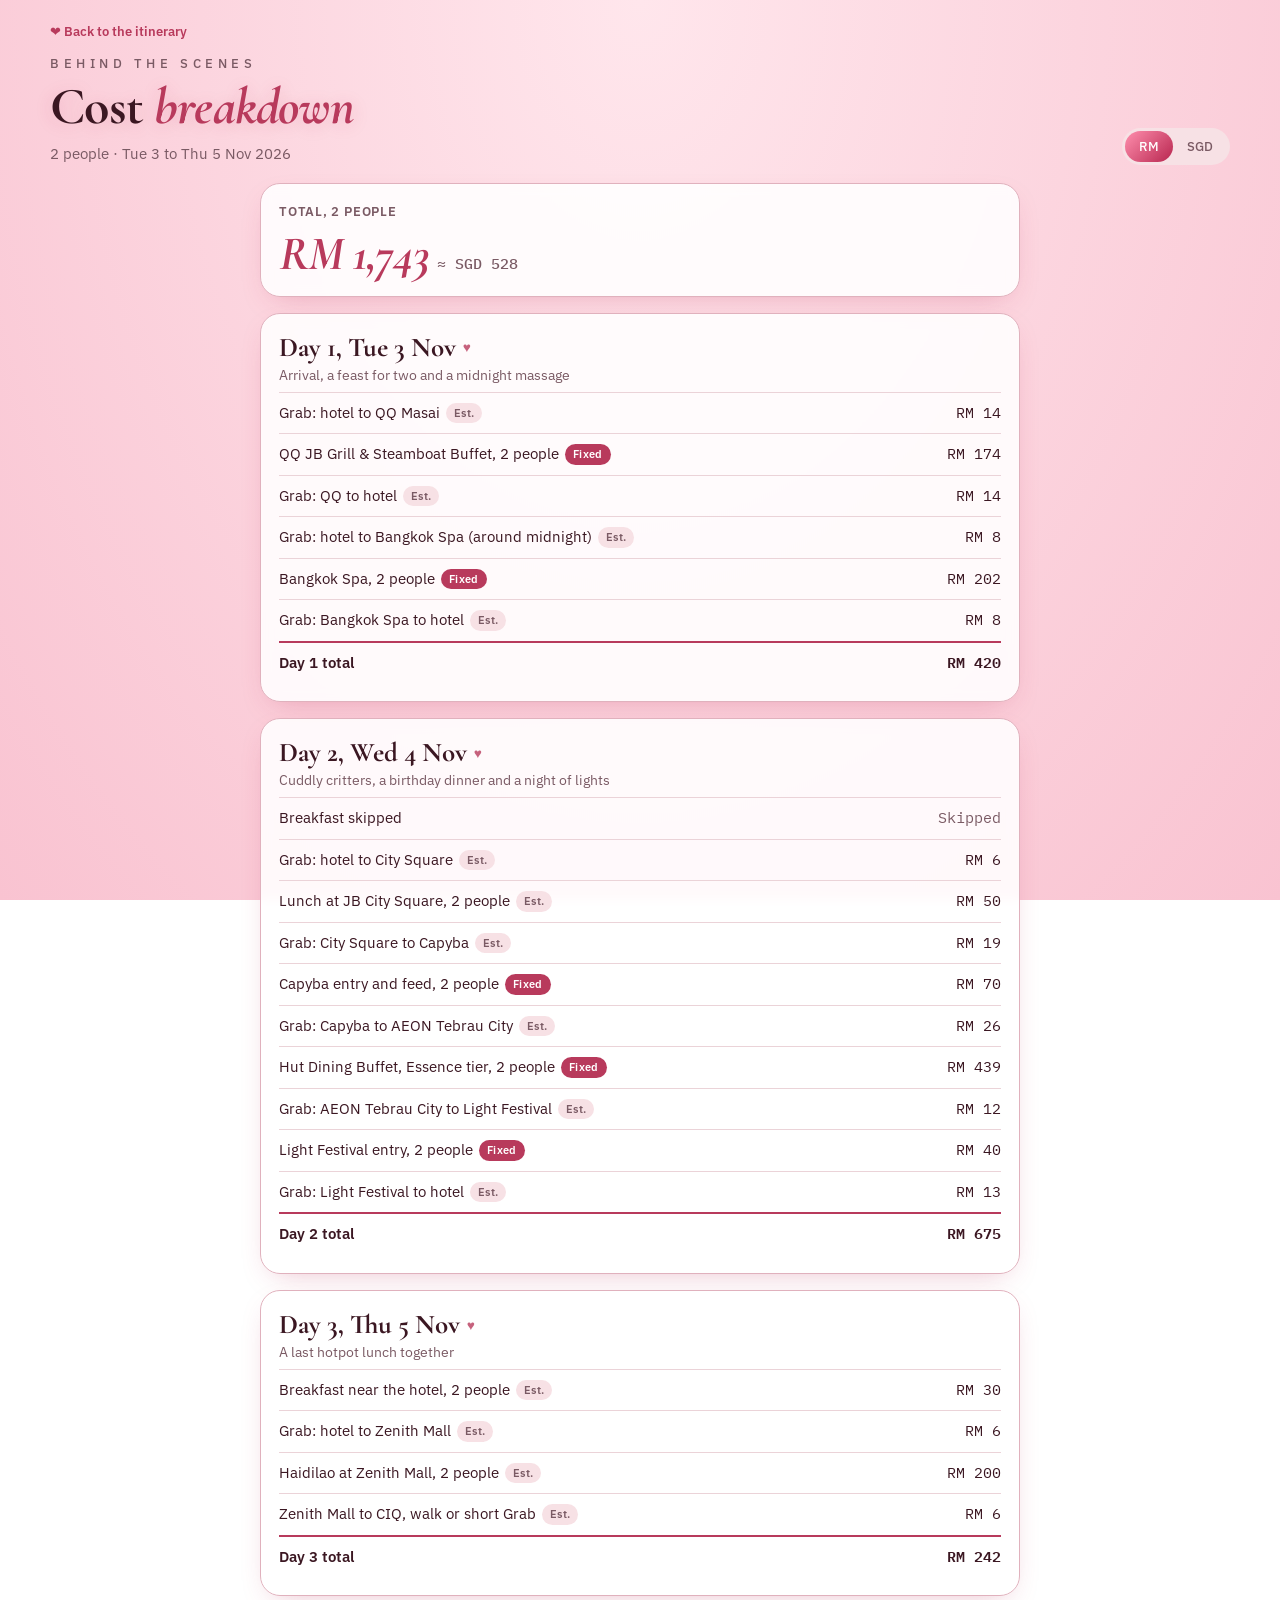
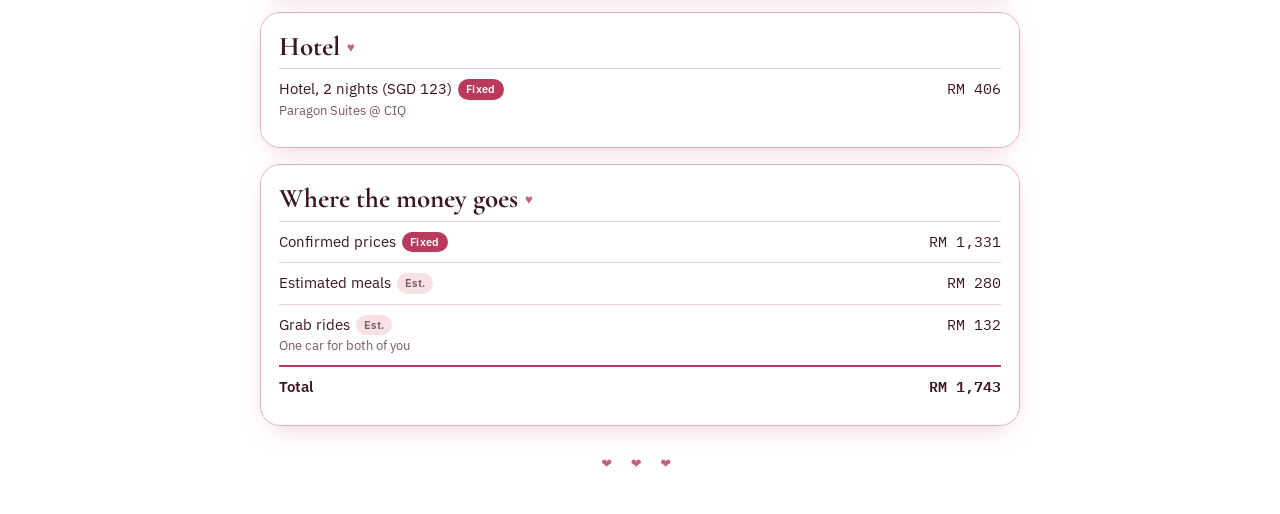
==== costs.html @ 4e0a779e "new page" ====
<!doctype html>
<html lang="en">
<head>
<meta charset="utf-8">
<meta name="viewport" content="width=device-width,initial-scale=1">
<title>Cost Breakdown</title>
<meta name="robots" content="noindex">
<link rel="icon" href="data:image/svg+xml,%3Csvg xmlns='http://www.w3.org/2000/svg' viewBox='0 0 32 32'%3E%3Crect width='32' height='32' rx='7' fill='%23B83A5C'/%3E%3Cpath d='M16 27S5 19 5 12a6 6 0 0 1 11-3.3A6 6 0 0 1 27 12c0 7-11 15-11 15z' fill='%23fff'/%3E%3C/svg%3E">
<link rel="preconnect" href="https://fonts.googleapis.com">
<link rel="preconnect" href="https://fonts.gstatic.com" crossorigin>
<link rel="stylesheet" href="https://fonts.googleapis.com/css2?family=Cormorant+Garamond:ital,wght@0,600;0,700;1,500&family=IBM+Plex+Sans:wght@400;500;600&family=IBM+Plex+Mono:wght@500&display=swap">
<link rel="stylesheet" href="css/style.css">
<style>.costs{max-width:760px;margin:0 auto;display:flex;flex-direction:column;gap:16px}</style>
</head>
<body>
<div id="floaters" aria-hidden="true"></div>
<div class="wrap">
  <header class="top">
    <div>
      <a class="back" href="trip.html">&#10084; Back to the itinerary</a>
      <p class="kicker">behind the scenes</p>
      <h1>Cost <span class="name">breakdown</span></h1>
      <p>2 people &middot; Tue 3 to Thu 5 Nov 2026</p>
    </div>
    <div class="seg" role="group" aria-label="Currency" id="curSeg">
      <button type="button" data-cur="RM" aria-pressed="true">RM</button>
      <button type="button" data-cur="SGD" aria-pressed="false">SGD</button>
    </div>
  </header>
  <main class="costs" id="costs"></main>
  <p class="hearts-div" aria-hidden="true">&#10084; &#10084; &#10084;</p>
</div>
<script src="js/floaters.js"></script>
<script src="js/data.js"></script>
<script src="js/costs.js"></script>
</body>
</html>
---- css/style.css ----
/* Layout: plan and costs on the left, sticky map on the right; stacked with the map first on phones */
:root{
  --bg:#FFE6EC; --surface:#FFFFFF; --ink:#3B1722; --muted:#7A5A64; --line:#EBD3D8;
  --teal:#B83A5C; --orange:#B8863B; --blue:#7B4B94; --on-accent:#FFFFFF;
  --chip:#F7E1E5; --warn-bg:#FFF3DC; --warn-ink:#6E4A12;
  --display:'Cormorant Garamond',Georgia,'Times New Roman',serif;
  --body:'IBM Plex Sans','Segoe UI',system-ui,sans-serif;
  --mono:'IBM Plex Mono',ui-monospace,Menlo,Consolas,monospace;
  color-scheme:light;
}
@media (prefers-color-scheme: dark){
  :root{
    --bg:#1A0E13; --surface:#27151C; --ink:#F7E9EC; --muted:#C2A3AC; --line:#43252F;
    --teal:#FF8FAE; --orange:#F0C070; --blue:#C9A0E0; --on-accent:#1A0E13;
    --chip:#36202A; --warn-bg:#3A2A10; --warn-ink:#F5D79B; color-scheme:dark;
  }
}
*{box-sizing:border-box}
html{scroll-behavior:smooth}
body{
  margin:0; background:var(--bg); color:var(--ink); font-family:var(--body); font-size:15px; line-height:1.5;
  padding:20px max(16px,env(safe-area-inset-right,0px)) 40px max(16px,env(safe-area-inset-left,0px));
}
.wrap{max-width:1180px; margin:0 auto}
h1,h2,h3{font-family:var(--display); line-height:1.15; margin:0; text-wrap:balance}
h1{font-size:clamp(34px,6vw,52px); font-weight:700; letter-spacing:-.01em}
h2{font-size:27px; font-weight:700}
h3{font-size:17px; font-weight:600; font-family:var(--body)}
p{margin:0}
a{color:var(--teal)}
.top{display:flex; flex-wrap:wrap; gap:16px 24px; justify-content:space-between; align-items:flex-end; margin-bottom:18px}
.top p{color:var(--muted); margin-top:6px; max-width:60ch}
.ctrls{display:flex; flex-wrap:wrap; gap:10px}
.seg{display:inline-flex; background:var(--chip); border-radius:999px; padding:3px}
.seg button{font:inherit; font-size:13px; font-weight:500; border:0; background:transparent; color:var(--muted); padding:6px 14px; border-radius:999px; cursor:pointer}
.seg button[aria-pressed="true"]{background:var(--ink); color:var(--bg)}
button:focus-visible,.stop:focus-visible,a:focus-visible,.pinicon:focus-visible{outline:2px solid var(--teal); outline-offset:2px}
.tabs{display:flex; gap:6px; overflow-x:auto; margin-bottom:16px; padding-bottom:2px}
.tabs button{
  font:inherit; font-weight:600; font-size:14px; white-space:nowrap; cursor:pointer;
  border:1px solid var(--line); background:var(--surface); color:var(--ink); padding:9px 16px; border-radius:10px;
}
.tabs button[aria-selected="true"]{background:var(--ink); color:var(--bg); border-color:var(--ink)}
.layout{display:grid; gap:20px; grid-template-columns:minmax(0,1fr); grid-template-areas:"map" "panel"}
@media (min-width:920px){
  .layout{grid-template-columns:minmax(0,1.05fr) minmax(0,.95fr); grid-template-areas:"panel map"; align-items:start}
  .mapwrap{position:sticky; top:16px}
}
.panel{grid-area:panel; display:flex; flex-direction:column; gap:16px; min-width:0}
.mapwrap{grid-area:map; min-width:0}
.card{background:var(--surface); border:1px solid var(--line); border-radius:14px; padding:18px}
.big{font-family:var(--display); font-size:clamp(34px,6vw,48px); font-weight:700; letter-spacing:-.02em; line-height:1}
.big small{font-family:var(--mono); font-size:15px; color:var(--muted); font-weight:500; letter-spacing:0; margin-left:8px}
.muted{color:var(--muted)}
.eyebrow{font-size:13px; text-transform:uppercase; letter-spacing:.06em; font-weight:600; color:var(--muted)}
.num{font-family:var(--mono); font-variant-numeric:tabular-nums; text-align:right; white-space:nowrap}
table{width:100%; border-collapse:collapse}
td{padding:9px 0; border-top:1px solid var(--line); vertical-align:top; text-align:left}
td small{display:block; color:var(--muted); font-size:13px}
tr.total td{border-top:2px solid var(--ink); font-weight:600}
.chip{display:inline-block; font-size:11px; font-weight:600; letter-spacing:.03em; padding:2px 8px; border-radius:999px; background:var(--chip); color:var(--muted); margin-left:6px; vertical-align:1px}
.chip.fixed{background:var(--teal); color:var(--on-accent)}
.scroll{overflow-x:auto}
.daybar{display:flex; align-items:center; gap:10px; margin-bottom:4px}
.dot{width:12px; height:12px; border-radius:50%}
.stops{list-style:none; margin:8px 0 0; padding:0; display:flex; flex-direction:column}
.stop{display:grid; grid-template-columns:72px 28px minmax(0,1fr); gap:10px; padding:12px 0; border-top:1px solid var(--line); cursor:pointer}
.stop:first-child{border-top:0}
.stop .t{font-family:var(--mono); font-size:13px; color:var(--muted); padding-top:2px}
.badge{width:28px; height:28px; border-radius:50%; display:grid; place-items:center; font-family:var(--mono); font-size:13px; font-weight:500}
.badge.stay{background:var(--ink); color:var(--bg)}
.badge.eat{background:var(--orange); color:var(--on-accent)}
.badge.do{background:var(--teal); color:var(--on-accent)}
.stop p{font-size:13.5px; color:var(--muted)}
.stop.sel{background:var(--chip); margin-inline:-10px; padding-inline:10px; border-radius:10px; border-top-color:transparent}
.warn{background:var(--warn-bg); color:var(--warn-ink); border-radius:12px; padding:12px 14px; font-size:14px}
.notes{margin:10px 0 0; padding-left:18px; display:flex; flex-direction:column; gap:8px; font-size:14px}
.btn{display:inline-block; margin-top:12px; font-weight:600; font-size:14px; text-decoration:none; border:1px solid var(--ink); color:var(--ink); padding:8px 14px; border-radius:10px}
.btn:hover{background:var(--ink); color:var(--bg)}
.mapcard{padding:12px}
.map{width:100%; height:min(62vw,430px); min-height:300px; border-radius:10px; background:var(--chip); z-index:0}
.mapmsg{display:grid; place-items:center; height:100%; padding:20px; text-align:center; color:var(--muted)}
.pinicon{width:26px; height:26px; border-radius:50%; display:grid; place-items:center; font:500 12px var(--mono); border:2px solid #fff; box-shadow:0 1px 4px rgba(0,0,0,.35)}
.pinicon.stay{background:#5B1A2E; color:#fff}
.pinicon.eat{background:#B8863B; color:#fff}
.pinicon.do{background:#B83A5C; color:#fff}
.pinicon.sel{outline:3px solid #5B1A2E; outline-offset:2px}
.legend{display:flex; flex-wrap:wrap; gap:6px; margin-top:10px}
.legend button{font:inherit; font-size:12.5px; border:1px solid var(--line); background:var(--surface); color:var(--ink); border-radius:999px; padding:4px 10px 4px 5px; cursor:pointer; display:flex; align-items:center; gap:6px}
.legend button[aria-pressed="true"]{border-color:var(--ink); background:var(--chip)}
.legend .badge{width:20px; height:20px; font-size:11px}
.detail{margin-top:12px; border-top:1px solid var(--line); padding-top:12px; font-size:14px}
.detail h3{margin-bottom:2px}
.detail p{color:var(--muted)}
.detail a.go{display:inline-block; margin-top:8px; font-weight:600}
.keyline{display:flex; flex-wrap:wrap; gap:6px 16px; font-size:12.5px; color:var(--muted); margin-top:8px}
.keyline span{display:inline-flex; align-items:center; gap:6px}
.keyline i{display:inline-block; width:18px; height:0; border-top:3px dashed}
.foot{margin-top:22px; font-size:12.5px; color:var(--muted); max-width:80ch}
@media (prefers-reduced-motion:reduce){*{transition:none!important; scroll-behavior:auto!important}}

.tagline{font-family:var(--display); font-style:italic; font-size:19px; color:var(--teal); margin-top:4px}
.hero{background:linear-gradient(135deg,var(--chip),var(--surface)); text-align:center}
.hero .hearts{color:var(--teal); letter-spacing:.5em; font-size:14px}
.hero p{font-family:var(--display); font-size:22px; line-height:1.35; margin-top:8px}
body{background-image:radial-gradient(ellipse at top,var(--chip),transparent 60%); background-repeat:no-repeat}

.back{display:inline-block; font-size:13px; font-weight:600; color:var(--teal); text-decoration:none; margin-bottom:6px}

/* ---- Match the welcome page ---- */
body{background:radial-gradient(ellipse at 50% 0%,#FFE6EC 0%,#F9C3D1 100%) fixed; position:relative}
@media (prefers-color-scheme: dark){body{background:radial-gradient(ellipse at 50% 0%,#2A1119 0%,#12070B 100%) fixed}}
#floaters{position:fixed; inset:0; overflow:hidden; pointer-events:none; z-index:0}
.fl{position:absolute; bottom:-8vh; color:var(--teal); opacity:0; animation:rise linear infinite}
@keyframes rise{0%{transform:translateY(0) translateX(0) rotate(-8deg); opacity:0}10%{opacity:.3}90%{opacity:.2}100%{transform:translateY(-115vh) translateX(var(--dx)) rotate(10deg); opacity:0}}
.wrap{position:relative; z-index:1}
.kicker{font-size:13px; letter-spacing:.35em; text-transform:uppercase; color:var(--orange); font-weight:500; margin:0 0 4px}
h1 .name{font-style:italic; color:var(--teal)}
.top h1{text-shadow:0 2px 18px rgba(184,38,79,.18)}
.card{border-radius:20px; background:color-mix(in srgb,var(--surface) 88%,transparent); backdrop-filter:blur(6px); box-shadow:0 10px 30px -14px rgba(184,38,79,.35); border-color:color-mix(in srgb,var(--teal) 22%,var(--line))}
.tabs button{border-radius:999px; background:color-mix(in srgb,var(--surface) 85%,transparent)}
.tabs button[aria-selected="true"]{background:linear-gradient(135deg,#FF8FAE,#B8264F); color:#fff; border-color:transparent; box-shadow:0 6px 16px -6px rgba(184,38,79,.6)}
.seg button[aria-pressed="true"]{background:linear-gradient(135deg,#FF8FAE,#B8264F); color:#fff}
.big{font-style:italic; color:var(--teal)}
.big small{font-style:normal}
h2::after{content:"\2665"; font-size:.5em; color:var(--teal); margin-left:.5em; vertical-align:.25em; opacity:.8}
.badge{box-shadow:0 3px 8px -2px rgba(184,38,79,.5)}
.badge.stay{background:linear-gradient(135deg,#8E2A47,#5B1A2E); color:#fff}
.badge.eat{background:linear-gradient(135deg,#E0B15F,#B8863B); color:#2a1708}
.badge.do{background:linear-gradient(135deg,#FF8FAE,#B8264F); color:#fff}
.pinicon.stay{background:linear-gradient(135deg,#8E2A47,#5B1A2E)}
.pinicon.eat{background:linear-gradient(135deg,#E0B15F,#B8863B); color:#2a1708}
.pinicon.do{background:linear-gradient(135deg,#FF8FAE,#B8264F)}
.btn{border-radius:999px; border-color:var(--teal); color:var(--teal)}
.btn:hover{background:linear-gradient(135deg,#FF8FAE,#B8264F); color:#fff; border-color:transparent}
.map{border-radius:14px}
.stop.sel{background:color-mix(in srgb,var(--teal) 12%,transparent)}
tr.total td{border-top-color:var(--teal)}
.hearts-div{text-align:center; color:var(--teal); letter-spacing:.6em; font-size:13px; margin:28px 0 0; opacity:.8}
.foot{margin-left:auto; margin-right:auto; text-align:center}
.warn{border-radius:16px}
@media (prefers-reduced-motion:reduce){.fl{animation:none!important}}

.secret{position:fixed; top:0; right:0; width:64px; height:64px; z-index:50; background:transparent; border:0; cursor:default; -webkit-tap-highlight-color:transparent; outline:none}
.plan a{display:block; text-decoration:none; color:inherit}
.plan{list-style:none; padding:12px 0; border-top:1px solid var(--line)}
.plan:first-child{border-top:0}
.plan a:hover h3{color:var(--teal)}
.plan h3{font-family:var(--display); font-size:22px}
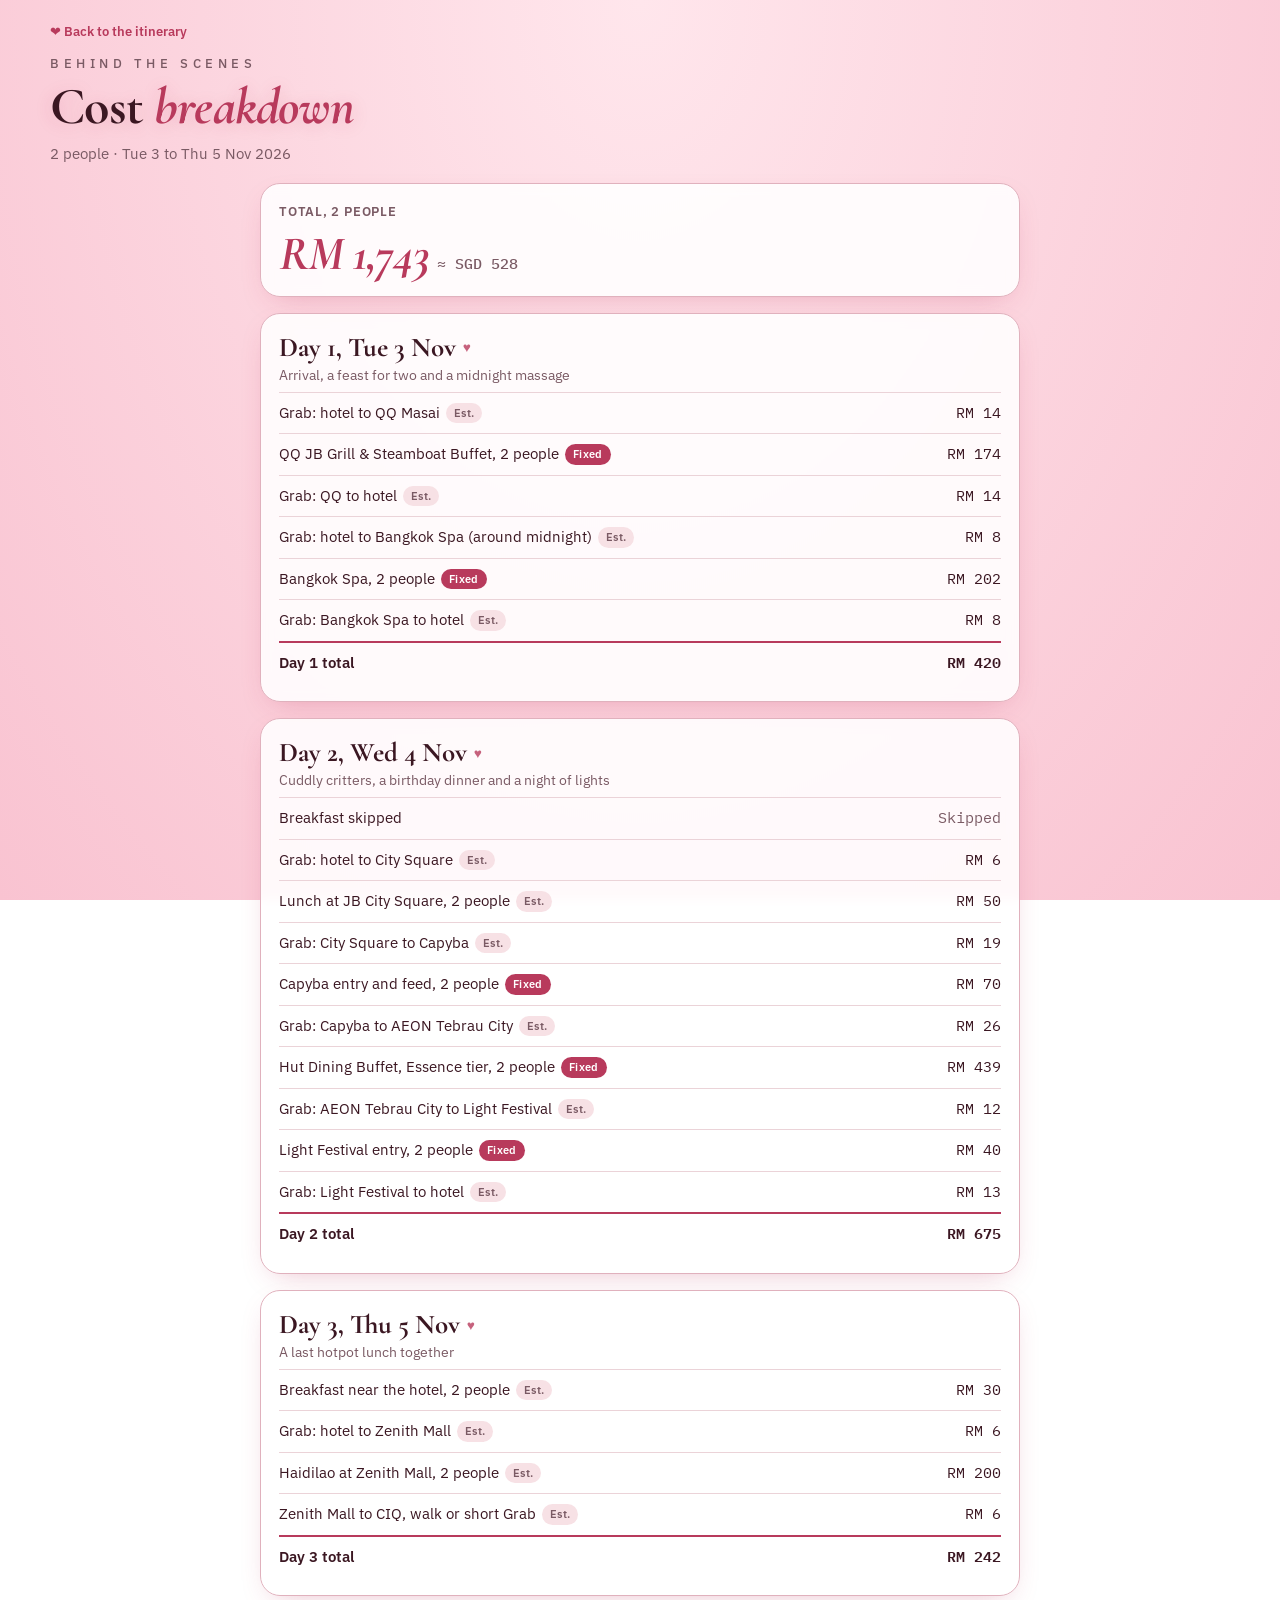
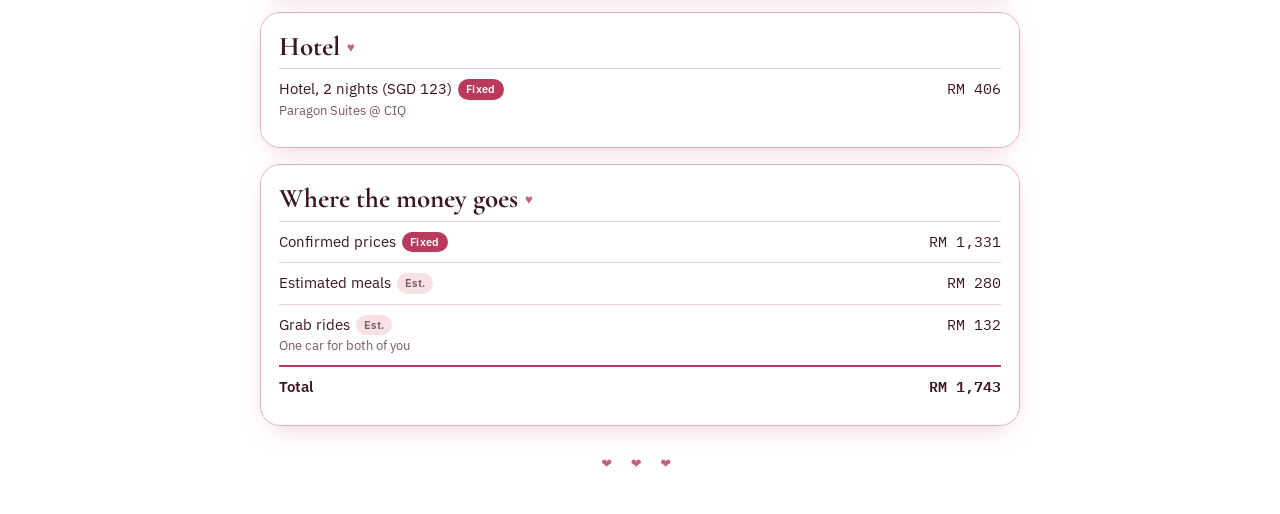
==== commit c442c2b0: "update page" ====
--- a/costs.html
+++ b/costs.html
@@ -22,10 +22,6 @@
       <h1>Cost <span class="name">breakdown</span></h1>
       <p>2 people &middot; Tue 3 to Thu 5 Nov 2026</p>
     </div>
-    <div class="seg" role="group" aria-label="Currency" id="curSeg">
-      <button type="button" data-cur="RM" aria-pressed="true">RM</button>
-      <button type="button" data-cur="SGD" aria-pressed="false">SGD</button>
-    </div>
   </header>
   <main class="costs" id="costs"></main>
   <p class="hearts-div" aria-hidden="true">&#10084; &#10084; &#10084;</p>
--- a/css/style.css
+++ b/css/style.css
@@ -141,7 +141,7 @@
 .warn{border-radius:16px}
 @media (prefers-reduced-motion:reduce){.fl{animation:none!important}}
 
-.secret{position:fixed; top:0; right:0; width:64px; height:64px; z-index:50; background:transparent; border:0; cursor:default; -webkit-tap-highlight-color:transparent; outline:none}
+.secret{position:fixed; top:0; right:0; width:96px; height:96px; z-index:9999; display:block; background:transparent; border:0; cursor:default; -webkit-tap-highlight-color:transparent; outline:none}
 .plan a{display:block; text-decoration:none; color:inherit}
 .plan{list-style:none; padding:12px 0; border-top:1px solid var(--line)}
 .plan:first-child{border-top:0}
